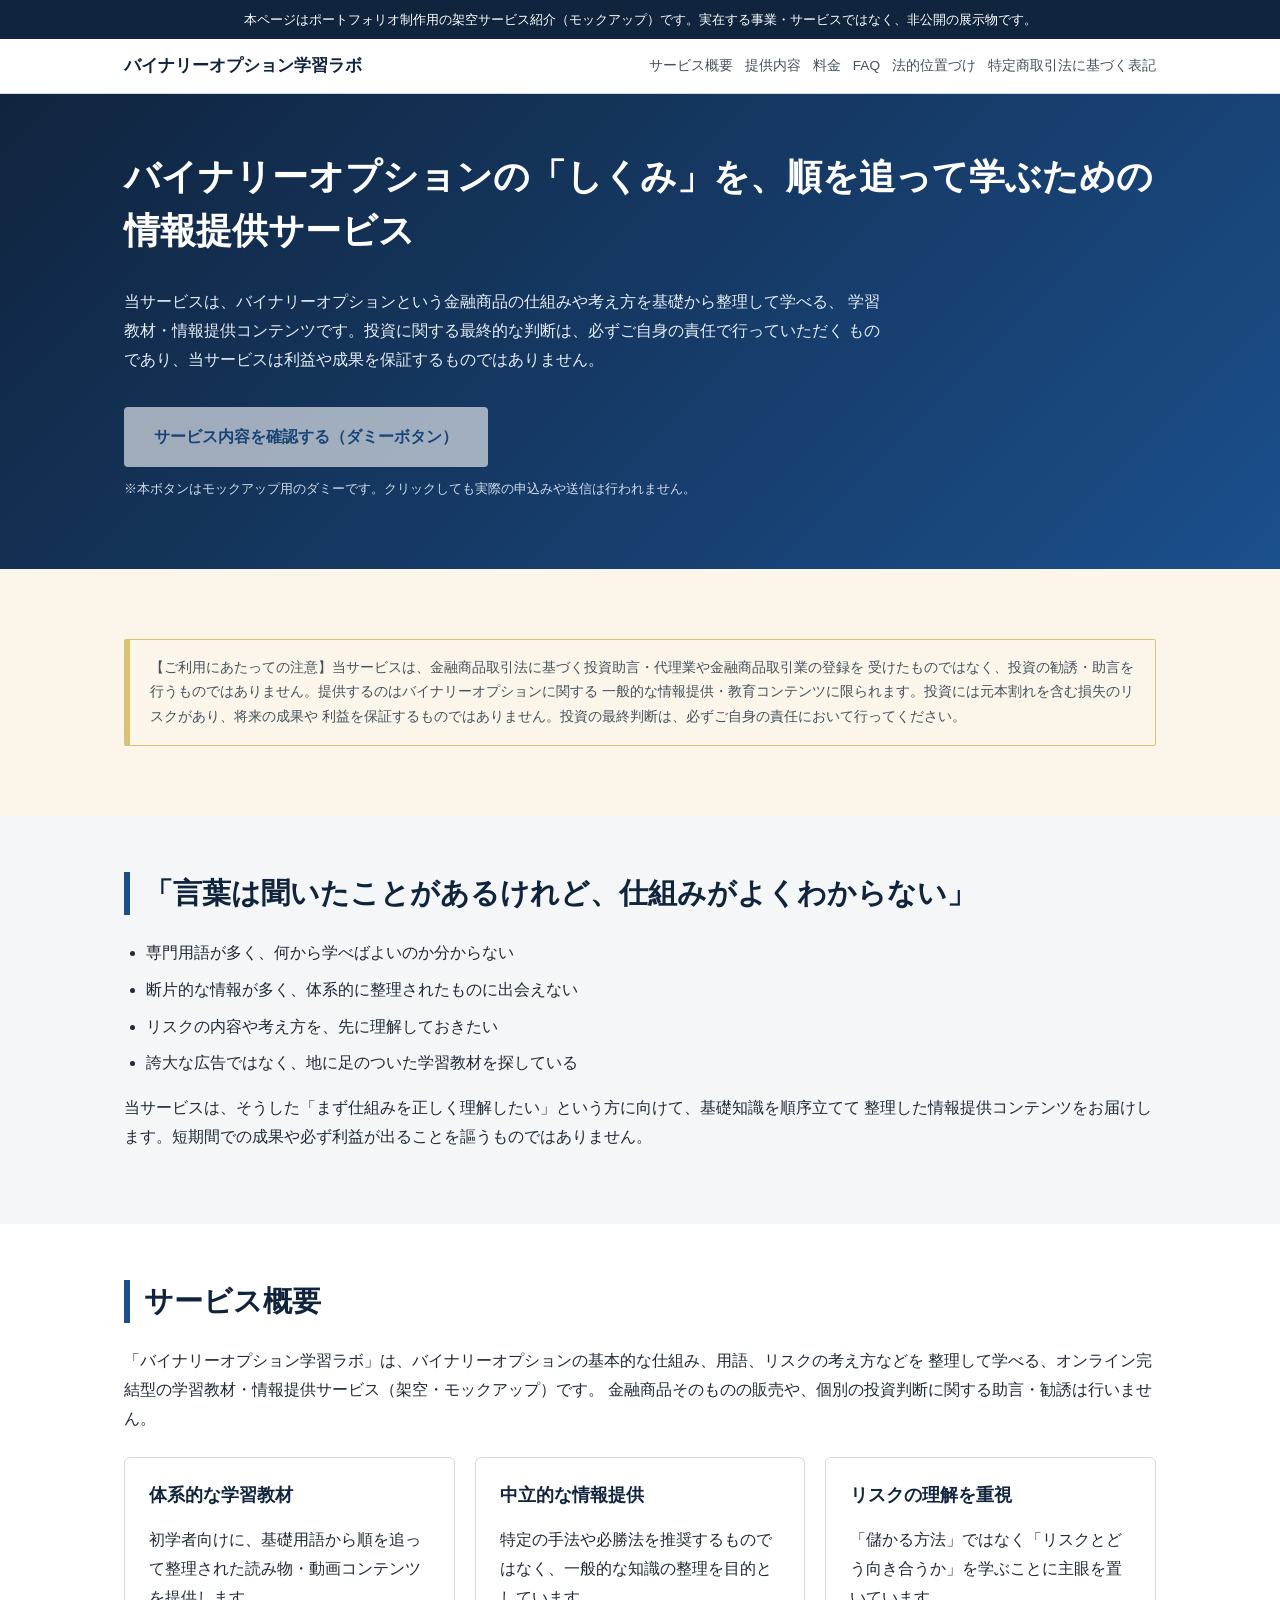
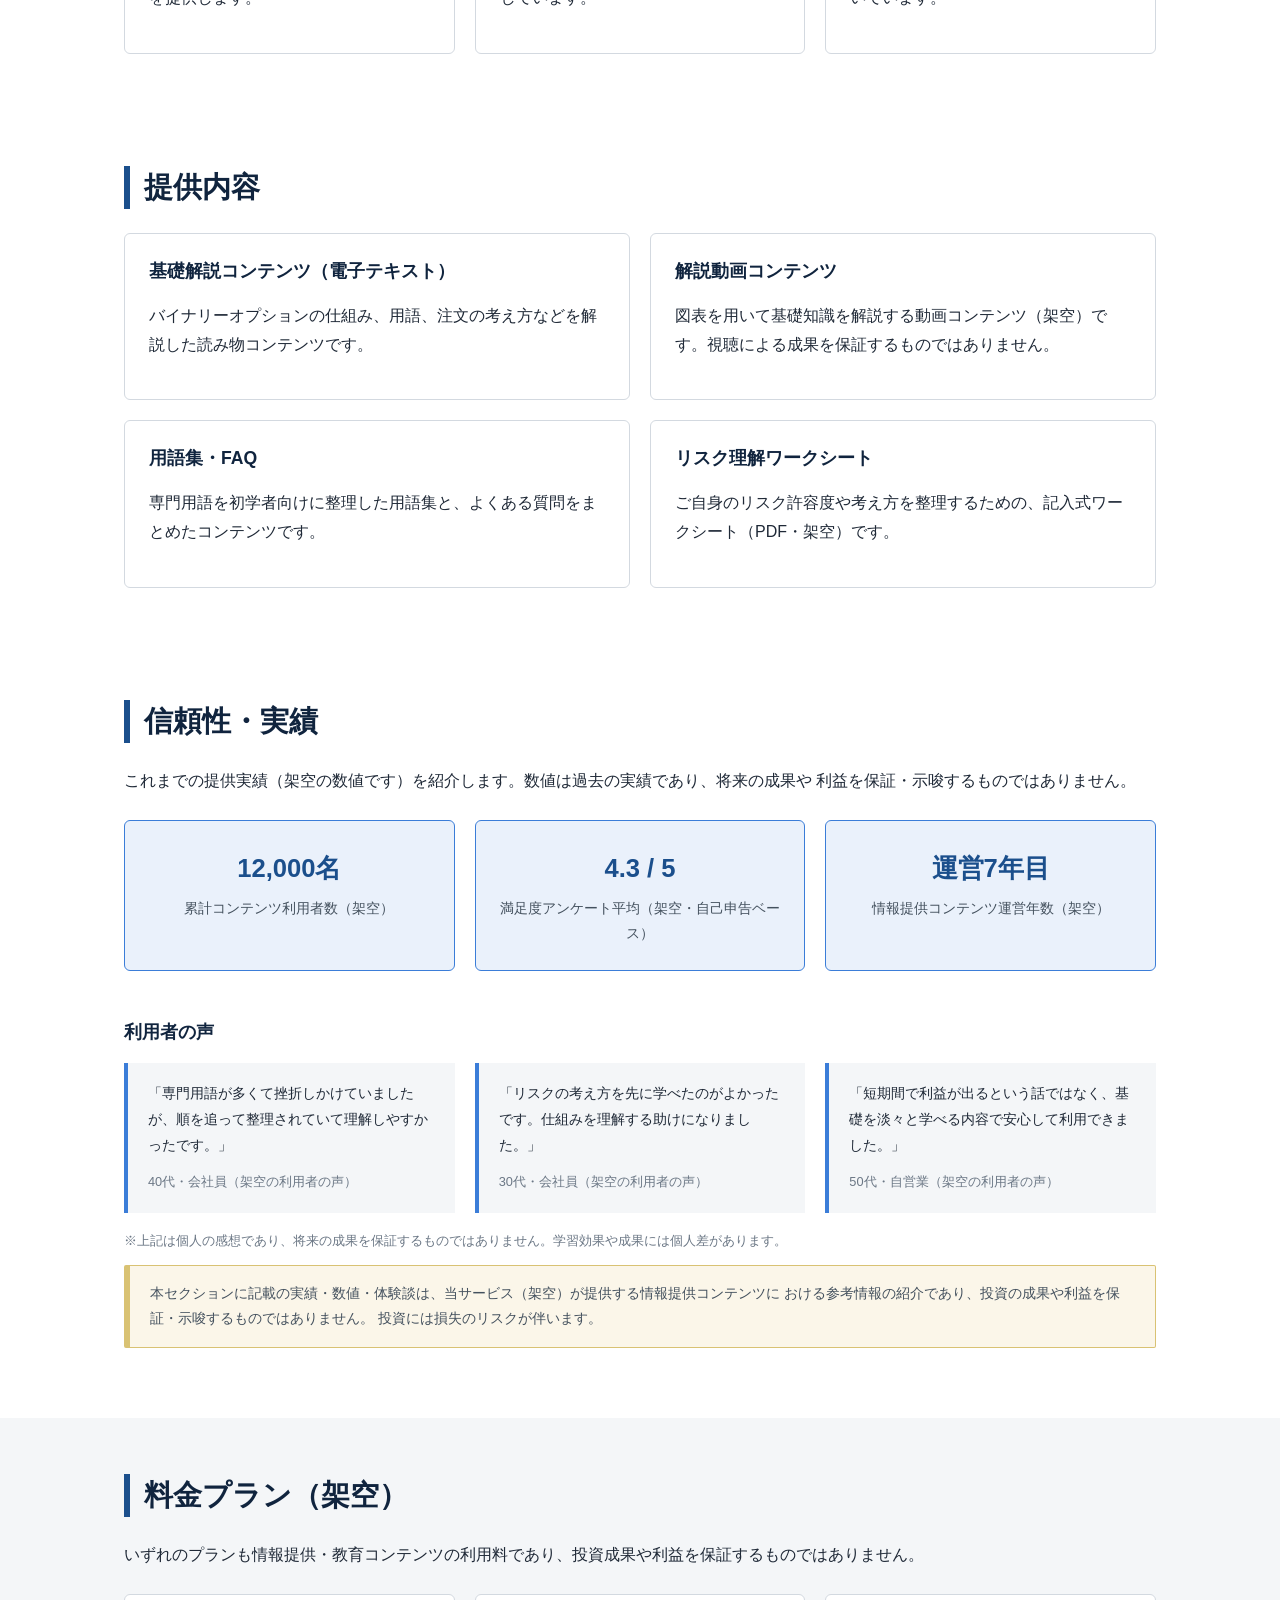
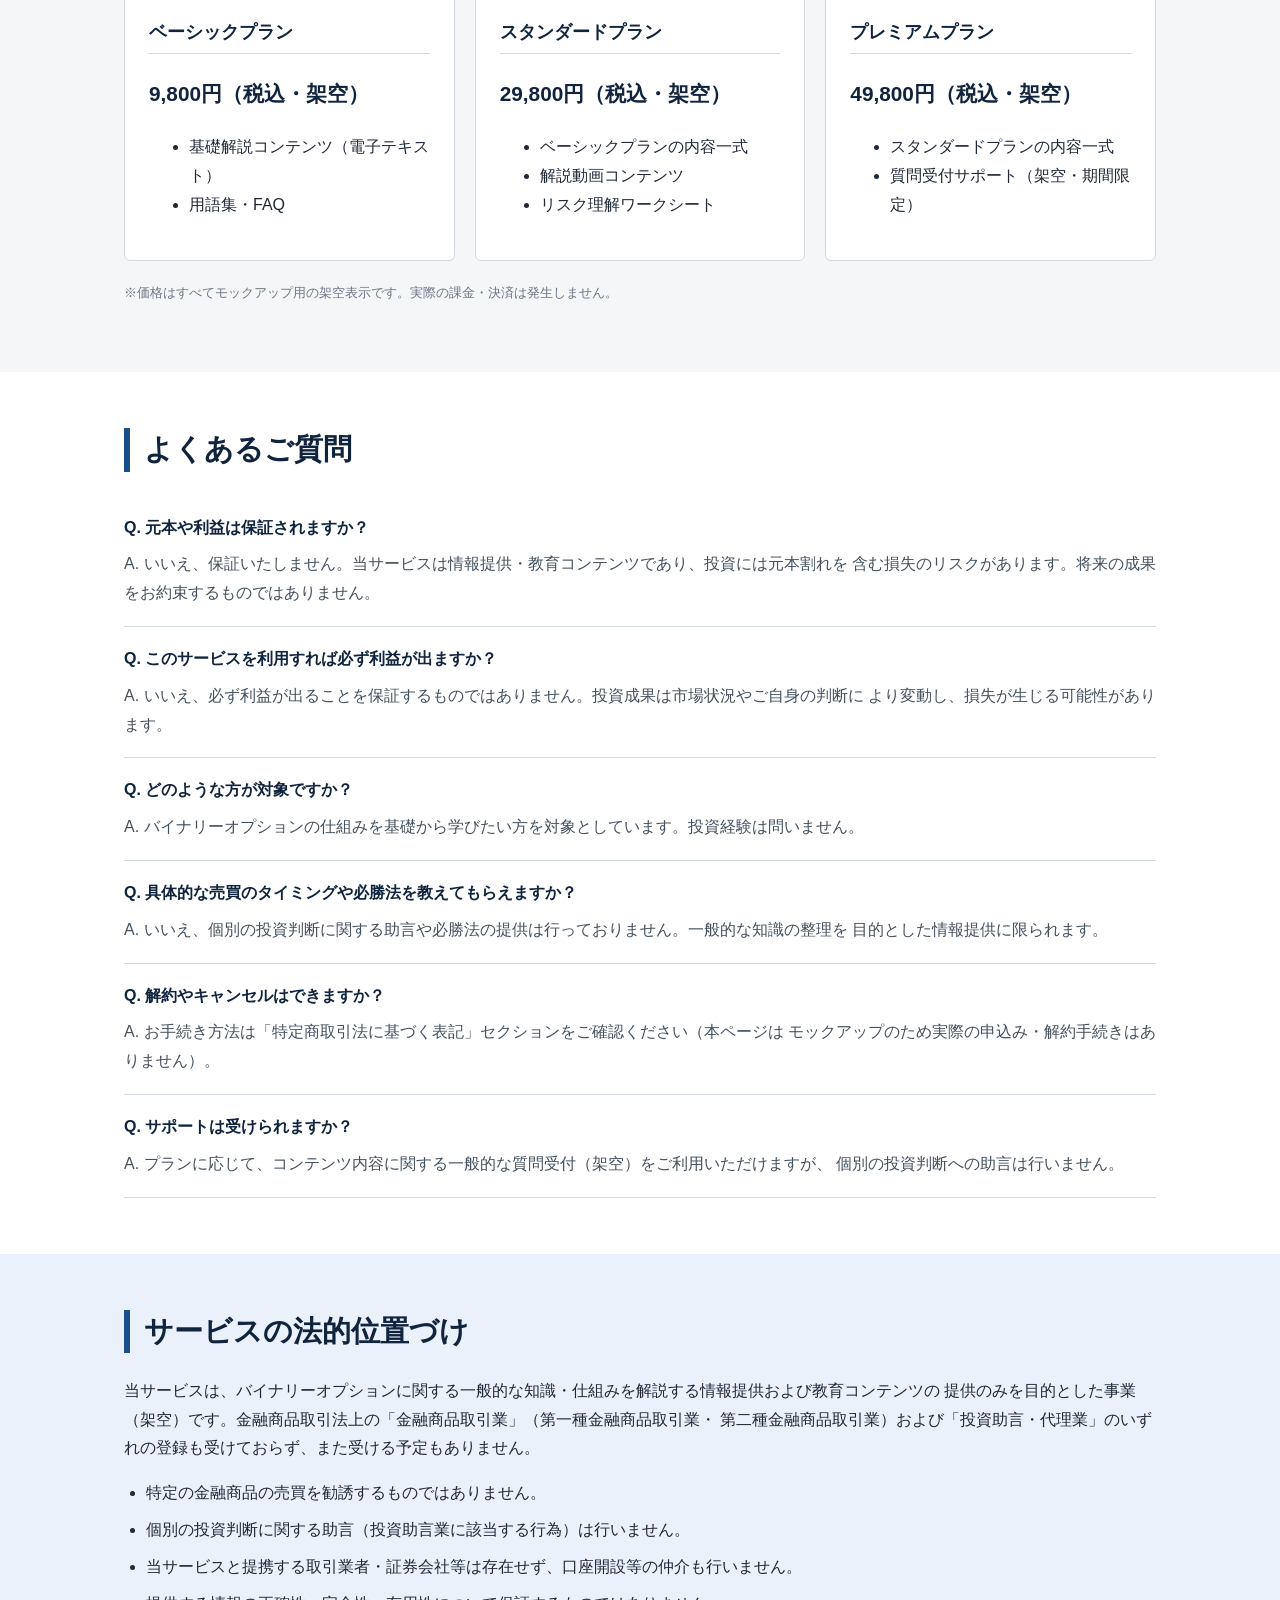
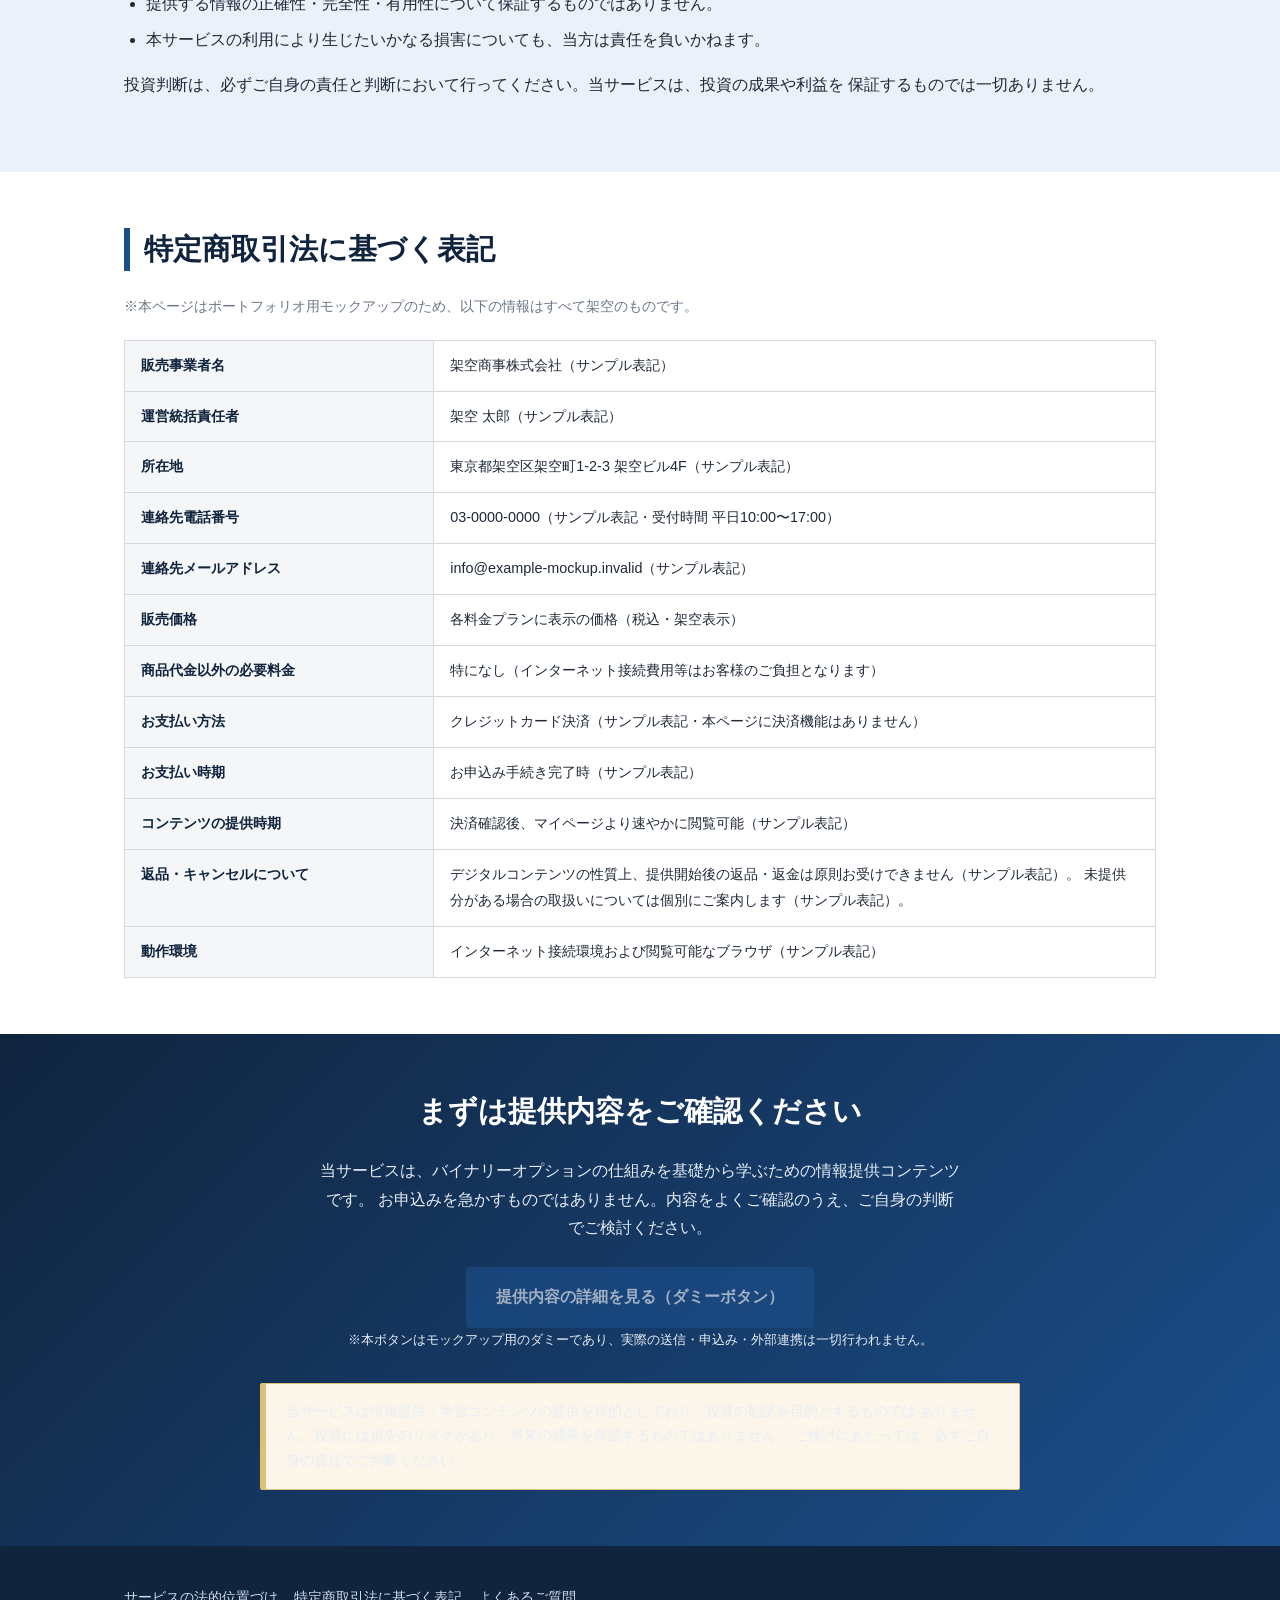
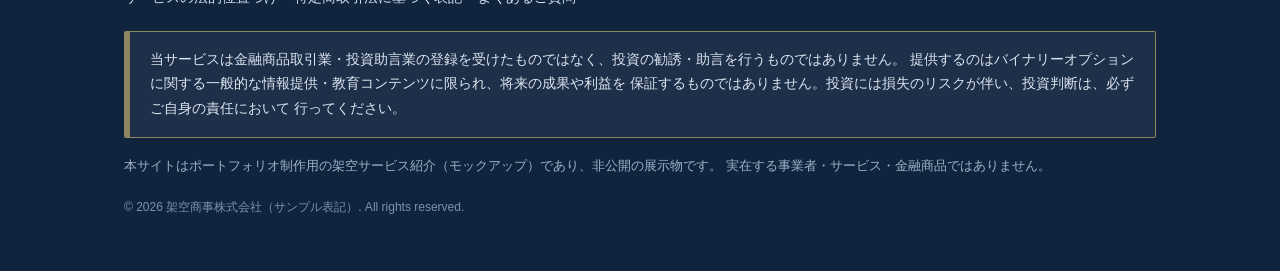
==== output/binary-option-lp/index.html @ ee66043e "バイナリーオプション情報提供LP（ポートフォリオ用モックアップ）を生成 ai-councilで作成した要件定義・設計書をcontext-fileとしてai-dev-council パイプラインに渡し、" ====
<!DOCTYPE html>
<html lang="ja">
<head>
<meta charset="UTF-8">
<meta name="viewport" content="width=device-width, initial-scale=1.0">
<meta name="robots" content="noindex, nofollow">
<title>バイナリーオプション学習ラボ｜投資の『しくみ』を学ぶための情報提供サービス（ポートフォリオ用モックアップ）</title>
<meta name="description" content="バイナリーオプションの基礎知識を体系的に学べる情報提供・教育コンテンツサービスのご紹介ページです。本サイトはポートフォリオ制作用の架空サービス紹介であり、実在する事業・金融商品ではありません。">
<link rel="stylesheet" href="static/css/style.css">
</head>
<body>

<!--
  本サイトは架空の投資教材・情報提供サービスを紹介するポートフォリオ用モックアップです。
  実在する事業者・サービス・金融商品ではありません。実データの送信やフォーム機能は一切持ちません。
-->

<div class="mockup-banner" role="note">
  本ページはポートフォリオ制作用の架空サービス紹介（モックアップ）です。実在する事業・サービスではなく、非公開の展示物です。
</div>

<header class="site-header">
  <div class="inner">
    <p class="brand">バイナリーオプション学習ラボ</p>
    <nav class="site-nav" aria-label="ページ内リンク">
      <a href="#overview">サービス概要</a>
      <a href="#contents">提供内容</a>
      <a href="#pricing">料金</a>
      <a href="#faq">FAQ</a>
      <a href="#legal-position">法的位置づけ</a>
      <a href="#tokushoho">特定商取引法に基づく表記</a>
    </nav>
  </div>
</header>

<main>

<!-- 1. ヒーローセクション -->
<section id="hero" class="section hero">
  <div class="inner">
    <h1>バイナリーオプションの「しくみ」を、順を追って学ぶための情報提供サービス</h1>
    <p class="hero-lead">
      当サービスは、バイナリーオプションという金融商品の仕組みや考え方を基礎から整理して学べる、
      学習教材・情報提供コンテンツです。投資に関する最終的な判断は、必ずご自身の責任で行っていただく
      ものであり、当サービスは利益や成果を保証するものではありません。
    </p>
    <div class="hero-cta">
      <a href="#" class="btn btn-primary btn-disabled" aria-disabled="true" tabindex="-1">
        サービス内容を確認する（ダミーボタン）
      </a>
      <p class="hero-note">※本ボタンはモックアップ用のダミーです。クリックしても実際の申込みや送信は行われません。</p>
    </div>
  </div>
</section>

<!-- 2. 法的注意書き（簡潔版） 分散設置 1/4：FV（ヒーロー）直下 -->
<section id="legal-notice-top" class="section legal-notice-section" aria-label="法的注意書き（簡潔版）">
  <div class="inner">
    <p id="legal-notice-1" class="legal-notice-brief">
      【ご利用にあたっての注意】当サービスは、金融商品取引法に基づく投資助言・代理業や金融商品取引業の登録を
      受けたものではなく、投資の勧誘・助言を行うものではありません。提供するのはバイナリーオプションに関する
      一般的な情報提供・教育コンテンツに限られます。投資には元本割れを含む損失のリスクがあり、将来の成果や
      利益を保証するものではありません。投資の最終判断は、必ずご自身の責任において行ってください。
    </p>
  </div>
</section>

<!-- 3. 課題提起・共感セクション -->
<section id="empathy" class="section empathy">
  <div class="inner">
    <h2>「言葉は聞いたことがあるけれど、仕組みがよくわからない」</h2>
    <ul class="empathy-list">
      <li>専門用語が多く、何から学べばよいのか分からない</li>
      <li>断片的な情報が多く、体系的に整理されたものに出会えない</li>
      <li>リスクの内容や考え方を、先に理解しておきたい</li>
      <li>誇大な広告ではなく、地に足のついた学習教材を探している</li>
    </ul>
    <p class="empathy-lead">
      当サービスは、そうした「まず仕組みを正しく理解したい」という方に向けて、基礎知識を順序立てて
      整理した情報提供コンテンツをお届けします。短期間での成果や必ず利益が出ることを謳うものではありません。
    </p>
  </div>
</section>

<!-- 4. サービス概要セクション -->
<section id="overview" class="section overview">
  <div class="inner">
    <h2>サービス概要</h2>
    <p>
      「バイナリーオプション学習ラボ」は、バイナリーオプションの基本的な仕組み、用語、リスクの考え方などを
      整理して学べる、オンライン完結型の学習教材・情報提供サービス（架空・モックアップ）です。
      金融商品そのものの販売や、個別の投資判断に関する助言・勧誘は行いません。
    </p>
    <div class="overview-grid">
      <div class="overview-card">
        <h3>体系的な学習教材</h3>
        <p>初学者向けに、基礎用語から順を追って整理された読み物・動画コンテンツを提供します。</p>
      </div>
      <div class="overview-card">
        <h3>中立的な情報提供</h3>
        <p>特定の手法や必勝法を推奨するものではなく、一般的な知識の整理を目的としています。</p>
      </div>
      <div class="overview-card">
        <h3>リスクの理解を重視</h3>
        <p>「儲かる方法」ではなく「リスクとどう向き合うか」を学ぶことに主眼を置いています。</p>
      </div>
    </div>
  </div>
</section>

<!-- 5. 提供内容セクション -->
<section id="contents" class="section contents">
  <div class="inner">
    <h2>提供内容</h2>
    <div class="contents-grid">
      <div class="content-card">
        <h3>基礎解説コンテンツ（電子テキスト）</h3>
        <p>バイナリーオプションの仕組み、用語、注文の考え方などを解説した読み物コンテンツです。</p>
      </div>
      <div class="content-card">
        <h3>解説動画コンテンツ</h3>
        <p>図表を用いて基礎知識を解説する動画コンテンツ（架空）です。視聴による成果を保証するものではありません。</p>
      </div>
      <div class="content-card">
        <h3>用語集・FAQ</h3>
        <p>専門用語を初学者向けに整理した用語集と、よくある質問をまとめたコンテンツです。</p>
      </div>
      <div class="content-card">
        <h3>リスク理解ワークシート</h3>
        <p>ご自身のリスク許容度や考え方を整理するための、記入式ワークシート（PDF・架空）です。</p>
      </div>
    </div>
  </div>
</section>

<!-- 6. 信頼性・実績セクション（利用者の声を含む） -->
<section id="results" class="section results">
  <div class="inner">
    <h2>信頼性・実績</h2>
    <p class="results-lead">
      これまでの提供実績（架空の数値です）を紹介します。数値は過去の実績であり、将来の成果や
      利益を保証・示唆するものではありません。
    </p>
    <div class="stats-grid">
      <div class="stat-card">
        <p class="stat-number">12,000名</p>
        <p class="stat-label">累計コンテンツ利用者数（架空）</p>
      </div>
      <div class="stat-card">
        <p class="stat-number">4.3 / 5</p>
        <p class="stat-label">満足度アンケート平均（架空・自己申告ベース）</p>
      </div>
      <div class="stat-card">
        <p class="stat-number">運営7年目</p>
        <p class="stat-label">情報提供コンテンツ運営年数（架空）</p>
      </div>
    </div>

    <h3 class="testimonial-heading">利用者の声</h3>
    <div class="testimonial-grid">
      <blockquote class="testimonial">
        <p>「専門用語が多くて挫折しかけていましたが、順を追って整理されていて理解しやすかったです。」</p>
        <cite>40代・会社員（架空の利用者の声）</cite>
      </blockquote>
      <blockquote class="testimonial">
        <p>「リスクの考え方を先に学べたのがよかったです。仕組みを理解する助けになりました。」</p>
        <cite>30代・会社員（架空の利用者の声）</cite>
      </blockquote>
      <blockquote class="testimonial">
        <p>「短期間で利益が出るという話ではなく、基礎を淡々と学べる内容で安心して利用できました。」</p>
        <cite>50代・自営業（架空の利用者の声）</cite>
      </blockquote>
    </div>
    <p class="testimonial-disclaimer">
      ※上記は個人の感想であり、将来の成果を保証するものではありません。学習効果や成果には個人差があります。
    </p>

    <!-- 法的注意書き（簡潔版） 分散設置 2/4：実績セクション近く -->
    <p id="legal-notice-2" class="legal-notice-brief">
      本セクションに記載の実績・数値・体験談は、当サービス（架空）が提供する情報提供コンテンツに
      おける参考情報の紹介であり、投資の成果や利益を保証・示唆するものではありません。
      投資には損失のリスクが伴います。
    </p>
  </div>
</section>

<!-- 7. 料金セクション -->
<section id="pricing" class="section pricing">
  <div class="inner">
    <h2>料金プラン（架空）</h2>
    <p class="pricing-lead">
      いずれのプランも情報提供・教育コンテンツの利用料であり、投資成果や利益を保証するものではありません。
    </p>
    <div class="pricing-grid">
      <div class="pricing-card">
        <h3>ベーシックプラン</h3>
        <p class="price">9,800円（税込・架空）</p>
        <ul>
          <li>基礎解説コンテンツ（電子テキスト）</li>
          <li>用語集・FAQ</li>
        </ul>
      </div>
      <div class="pricing-card">
        <h3>スタンダードプラン</h3>
        <p class="price">29,800円（税込・架空）</p>
        <ul>
          <li>ベーシックプランの内容一式</li>
          <li>解説動画コンテンツ</li>
          <li>リスク理解ワークシート</li>
        </ul>
      </div>
      <div class="pricing-card">
        <h3>プレミアムプラン</h3>
        <p class="price">49,800円（税込・架空）</p>
        <ul>
          <li>スタンダードプランの内容一式</li>
          <li>質問受付サポート（架空・期間限定）</li>
        </ul>
      </div>
    </div>
    <p class="pricing-note">
      ※価格はすべてモックアップ用の架空表示です。実際の課金・決済は発生しません。
    </p>
  </div>
</section>

<!-- 8. FAQセクション -->
<section id="faq" class="section faq">
  <div class="inner">
    <h2>よくあるご質問</h2>
    <dl class="faq-list">
      <div class="faq-item">
        <dt>Q. 元本や利益は保証されますか？</dt>
        <dd>A. いいえ、保証いたしません。当サービスは情報提供・教育コンテンツであり、投資には元本割れを
          含む損失のリスクがあります。将来の成果をお約束するものではありません。</dd>
      </div>
      <div class="faq-item">
        <dt>Q. このサービスを利用すれば必ず利益が出ますか？</dt>
        <dd>A. いいえ、必ず利益が出ることを保証するものではありません。投資成果は市場状況やご自身の判断に
          より変動し、損失が生じる可能性があります。</dd>
      </div>
      <div class="faq-item">
        <dt>Q. どのような方が対象ですか？</dt>
        <dd>A. バイナリーオプションの仕組みを基礎から学びたい方を対象としています。投資経験は問いません。</dd>
      </div>
      <div class="faq-item">
        <dt>Q. 具体的な売買のタイミングや必勝法を教えてもらえますか？</dt>
        <dd>A. いいえ、個別の投資判断に関する助言や必勝法の提供は行っておりません。一般的な知識の整理を
          目的とした情報提供に限られます。</dd>
      </div>
      <div class="faq-item">
        <dt>Q. 解約やキャンセルはできますか？</dt>
        <dd>A. お手続き方法は「特定商取引法に基づく表記」セクションをご確認ください（本ページは
          モックアップのため実際の申込み・解約手続きはありません）。</dd>
      </div>
      <div class="faq-item">
        <dt>Q. サポートは受けられますか？</dt>
        <dd>A. プランに応じて、コンテンツ内容に関する一般的な質問受付（架空）をご利用いただけますが、
          個別の投資判断への助言は行いません。</dd>
      </div>
    </dl>
  </div>
</section>

<!-- 9. サービスの法的位置づけセクション（独立セクション） -->
<section id="legal-position" class="section legal-position">
  <div class="inner">
    <h2>サービスの法的位置づけ</h2>
    <p>
      当サービスは、バイナリーオプションに関する一般的な知識・仕組みを解説する情報提供および教育コンテンツの
      提供のみを目的とした事業（架空）です。金融商品取引法上の「金融商品取引業」（第一種金融商品取引業・
      第二種金融商品取引業）および「投資助言・代理業」のいずれの登録も受けておらず、また受ける予定もありません。
    </p>
    <ul class="legal-position-list">
      <li>特定の金融商品の売買を勧誘するものではありません。</li>
      <li>個別の投資判断に関する助言（投資助言業に該当する行為）は行いません。</li>
      <li>当サービスと提携する取引業者・証券会社等は存在せず、口座開設等の仲介も行いません。</li>
      <li>提供する情報の正確性・完全性・有用性について保証するものではありません。</li>
      <li>本サービスの利用により生じたいかなる損害についても、当方は責任を負いかねます。</li>
    </ul>
    <p>
      投資判断は、必ずご自身の責任と判断において行ってください。当サービスは、投資の成果や利益を
      保証するものでは一切ありません。
    </p>
  </div>
</section>

<!-- 10. 特定商取引法に基づく表記セクション（独立セクション） -->
<section id="tokushoho" class="section tokushoho">
  <div class="inner">
    <h2>特定商取引法に基づく表記</h2>
    <p class="tokushoho-note">※本ページはポートフォリオ用モックアップのため、以下の情報はすべて架空のものです。</p>
    <table class="tokushoho-table">
      <tbody>
        <tr>
          <th>販売事業者名</th>
          <td>架空商事株式会社（サンプル表記）</td>
        </tr>
        <tr>
          <th>運営統括責任者</th>
          <td>架空 太郎（サンプル表記）</td>
        </tr>
        <tr>
          <th>所在地</th>
          <td>東京都架空区架空町1-2-3 架空ビル4F（サンプル表記）</td>
        </tr>
        <tr>
          <th>連絡先電話番号</th>
          <td>03-0000-0000（サンプル表記・受付時間 平日10:00〜17:00）</td>
        </tr>
        <tr>
          <th>連絡先メールアドレス</th>
          <td>info@example-mockup.invalid（サンプル表記）</td>
        </tr>
        <tr>
          <th>販売価格</th>
          <td>各料金プランに表示の価格（税込・架空表示）</td>
        </tr>
        <tr>
          <th>商品代金以外の必要料金</th>
          <td>特になし（インターネット接続費用等はお客様のご負担となります）</td>
        </tr>
        <tr>
          <th>お支払い方法</th>
          <td>クレジットカード決済（サンプル表記・本ページに決済機能はありません）</td>
        </tr>
        <tr>
          <th>お支払い時期</th>
          <td>お申込み手続き完了時（サンプル表記）</td>
        </tr>
        <tr>
          <th>コンテンツの提供時期</th>
          <td>決済確認後、マイページより速やかに閲覧可能（サンプル表記）</td>
        </tr>
        <tr>
          <th>返品・キャンセルについて</th>
          <td>デジタルコンテンツの性質上、提供開始後の返品・返金は原則お受けできません（サンプル表記）。
            未提供分がある場合の取扱いについては個別にご案内します（サンプル表記）。</td>
        </tr>
        <tr>
          <th>動作環境</th>
          <td>インターネット接続環境および閲覧可能なブラウザ（サンプル表記）</td>
        </tr>
      </tbody>
    </table>
  </div>
</section>

<!-- 11. CTAセクション -->
<section id="cta" class="section cta">
  <div class="inner">
    <h2>まずは提供内容をご確認ください</h2>
    <p>
      当サービスは、バイナリーオプションの仕組みを基礎から学ぶための情報提供コンテンツです。
      お申込みを急かすものではありません。内容をよくご確認のうえ、ご自身の判断でご検討ください。
    </p>
    <a href="#" class="btn btn-primary btn-disabled" aria-disabled="true" tabindex="-1">
      提供内容の詳細を見る（ダミーボタン）
    </a>
    <p class="cta-note">※本ボタンはモックアップ用のダミーであり、実際の送信・申込み・外部連携は一切行われません。</p>

    <!-- 法的注意書き（簡潔版） 分散設置 3/4：CTA近傍 -->
    <p id="legal-notice-3" class="legal-notice-brief">
      当サービスは情報提供・学習コンテンツの提供を目的としており、投資の勧誘を目的とするものでは
      ありません。投資には損失のリスクがあり、将来の成果を保証するものではありません。
      ご検討にあたっては、必ずご自身の責任でご判断ください。
    </p>
  </div>
</section>

</main>

<!-- 12. フッター -->
<footer id="footer" class="site-footer">
  <div class="inner">
    <nav class="footer-nav" aria-label="フッターリンク">
      <a href="#legal-position">サービスの法的位置づけ</a>
      <a href="#tokushoho">特定商取引法に基づく表記</a>
      <a href="#faq">よくあるご質問</a>
    </nav>

    <!-- 法的注意書き（簡潔版） 分散設置 4/4：フッター -->
    <p id="legal-notice-4" class="legal-notice-brief">
      当サービスは金融商品取引業・投資助言業の登録を受けたものではなく、投資の勧誘・助言を行うものではありません。
      提供するのはバイナリーオプションに関する一般的な情報提供・教育コンテンツに限られ、将来の成果や利益を
      保証するものではありません。投資には損失のリスクが伴い、投資判断は、必ずご自身の責任において
      行ってください。
    </p>

    <p class="footer-mockup-note">
      本サイトはポートフォリオ制作用の架空サービス紹介（モックアップ）であり、非公開の展示物です。
      実在する事業者・サービス・金融商品ではありません。
    </p>

    <p class="copyright">&copy; 2026 架空商事株式会社（サンプル表記）. All rights reserved.</p>
  </div>
</footer>

</body>
</html>
---- output/binary-option-lp/static/css/style.css ----
/* ==========================================================================
   バイナリーオプション学習ラボ（ポートフォリオ用モックアップLP）
   配色：紺・青・グレー系、清潔感重視。装飾は最小限。
   ========================================================================== */

:root {
  --color-navy: #10243e;
  --color-blue: #1b4f8c;
  --color-blue-light: #3b7dd8;
  --color-blue-pale: #eaf1fb;
  --color-gray-900: #1f2937;
  --color-gray-700: #44515e;
  --color-gray-500: #6b7785;
  --color-gray-300: #d3d9e0;
  --color-gray-100: #f4f6f8;
  --color-white: #ffffff;
  --color-caution-bg: #fbf6e9;
  --color-caution-border: #d9c273;
  --font-base: "Hiragino Kaku Gothic ProN", "Hiragino Sans", "Yu Gothic",
    "Segoe UI", Meiryo, sans-serif;
  --max-width: 1080px;
}

* {
  box-sizing: border-box;
}

html {
  scroll-behavior: smooth;
}

body {
  margin: 0;
  padding: 0;
  font-family: var(--font-base);
  color: var(--color-gray-900);
  background-color: var(--color-white);
  line-height: 1.8;
  font-size: 16px;
  -webkit-text-size-adjust: 100%;
  overflow-x: hidden;
}

img {
  max-width: 100%;
  display: block;
}

a {
  color: var(--color-blue);
}

.inner {
  max-width: var(--max-width);
  margin: 0 auto;
  padding: 0 24px;
}

h1, h2, h3 {
  color: var(--color-navy);
  line-height: 1.5;
  margin-top: 0;
}

h1 {
  font-size: clamp(1.5rem, 4vw, 2.25rem);
}

h2 {
  font-size: clamp(1.3rem, 3vw, 1.8rem);
  border-left: 6px solid var(--color-blue);
  padding-left: 14px;
  margin-bottom: 24px;
}

h3 {
  font-size: 1.1rem;
}

section.section {
  padding: 56px 0;
}

/* ---------- モックアップ告知バナー ---------- */
.mockup-banner {
  background-color: var(--color-navy);
  color: var(--color-white);
  text-align: center;
  font-size: 0.8rem;
  padding: 8px 16px;
}

/* ---------- ヘッダー ---------- */
.site-header {
  background-color: var(--color-white);
  border-bottom: 1px solid var(--color-gray-300);
  position: sticky;
  top: 0;
  z-index: 10;
}

.site-header .inner {
  display: flex;
  flex-wrap: wrap;
  align-items: center;
  justify-content: space-between;
  padding-top: 12px;
  padding-bottom: 12px;
  gap: 8px;
}

.brand {
  font-weight: bold;
  color: var(--color-navy);
  margin: 0;
  font-size: 1.05rem;
}

.site-nav {
  display: flex;
  flex-wrap: wrap;
  gap: 12px;
}

.site-nav a,
.footer-nav a {
  color: var(--color-gray-700);
  text-decoration: none;
  font-size: 0.85rem;
}

.site-nav a:hover,
.footer-nav a:hover {
  color: var(--color-blue);
  text-decoration: underline;
}

/* ---------- ヒーロー ---------- */
.hero {
  background: linear-gradient(135deg, var(--color-navy), var(--color-blue));
  color: var(--color-white);
  padding: 72px 0;
}

.hero h1 {
  color: var(--color-white);
}

.hero-lead {
  max-width: 760px;
  font-size: 1rem;
  color: #e6edf6;
}

.hero-cta {
  margin-top: 32px;
}

.hero-note {
  font-size: 0.8rem;
  color: #cfdcee;
  margin-top: 10px;
}

/* ---------- ボタン（ダミー・非活性） ---------- */
.btn {
  display: inline-block;
  padding: 14px 28px;
  border-radius: 4px;
  text-decoration: none;
  font-weight: bold;
  font-size: 1rem;
}

.btn-primary {
  background-color: var(--color-white);
  color: var(--color-blue);
  border: 2px solid var(--color-white);
}

.btn-disabled {
  opacity: 0.6;
  cursor: not-allowed;
  pointer-events: none;
}

.cta .btn-primary {
  background-color: var(--color-blue);
  color: var(--color-white);
  border: 2px solid var(--color-blue);
}

/* ---------- 法的注意書き（簡潔版） ---------- */
.legal-notice-section {
  background-color: var(--color-caution-bg);
  padding: 32px 0;
}

.legal-notice-brief {
  background-color: var(--color-caution-bg);
  border: 1px solid var(--color-caution-border);
  border-left: 6px solid var(--color-caution-border);
  padding: 16px 20px;
  font-size: 0.85rem;
  color: var(--color-gray-700);
  border-radius: 2px;
}

/* ---------- 課題提起・共感 ---------- */
.empathy {
  background-color: var(--color-gray-100);
}

.empathy-list {
  padding-left: 1.4em;
}

.empathy-list li {
  margin-bottom: 8px;
}

/* ---------- カード共通グリッド ---------- */
.overview-grid,
.contents-grid,
.stats-grid,
.pricing-grid {
  display: grid;
  grid-template-columns: repeat(3, 1fr);
  gap: 20px;
  margin-top: 24px;
}

.contents-grid {
  grid-template-columns: repeat(2, 1fr);
}

.overview-card,
.content-card,
.stat-card,
.pricing-card {
  background-color: var(--color-white);
  border: 1px solid var(--color-gray-300);
  border-radius: 6px;
  padding: 24px;
}

.stat-card {
  text-align: center;
  background-color: var(--color-blue-pale);
  border-color: var(--color-blue-light);
}

.stat-number {
  font-size: 1.6rem;
  font-weight: bold;
  color: var(--color-blue);
  margin: 0 0 6px;
}

.stat-label {
  font-size: 0.85rem;
  color: var(--color-gray-700);
  margin: 0;
}

/* ---------- 信頼性・実績 / 利用者の声 ---------- */
.results {
  background-color: var(--color-white);
}

.testimonial-heading {
  margin-top: 48px;
}

.testimonial-grid {
  display: grid;
  grid-template-columns: repeat(3, 1fr);
  gap: 20px;
  margin-top: 16px;
}

.testimonial {
  background-color: var(--color-gray-100);
  border-left: 4px solid var(--color-blue-light);
  margin: 0;
  padding: 18px 20px;
  font-size: 0.9rem;
}

.testimonial p {
  margin: 0 0 10px;
}

.testimonial cite {
  font-size: 0.8rem;
  color: var(--color-gray-500);
  font-style: normal;
}

.testimonial-disclaimer {
  font-size: 0.8rem;
  color: var(--color-gray-500);
  margin-top: 16px;
}

/* ---------- 料金 ---------- */
.pricing {
  background-color: var(--color-gray-100);
}

.pricing-card h3 {
  border-bottom: 1px solid var(--color-gray-300);
  padding-bottom: 8px;
}

.price {
  font-size: 1.3rem;
  font-weight: bold;
  color: var(--color-navy);
}

.pricing-note {
  font-size: 0.8rem;
  color: var(--color-gray-500);
  margin-top: 20px;
}

/* ---------- FAQ ---------- */
.faq-list {
  margin: 0;
}

.faq-item {
  border-bottom: 1px solid var(--color-gray-300);
  padding: 18px 0;
}

.faq-item dt {
  font-weight: bold;
  color: var(--color-navy);
  margin-bottom: 8px;
}

.faq-item dd {
  margin: 0;
  color: var(--color-gray-700);
}

/* ---------- 法的位置づけ ---------- */
.legal-position {
  background-color: var(--color-blue-pale);
}

.legal-position-list {
  padding-left: 1.4em;
}

.legal-position-list li {
  margin-bottom: 8px;
}

/* ---------- 特定商取引法に基づく表記 ---------- */
.tokushoho-note {
  font-size: 0.85rem;
  color: var(--color-gray-500);
  margin-bottom: 20px;
}

.tokushoho-table {
  width: 100%;
  border-collapse: collapse;
  font-size: 0.9rem;
}

.tokushoho-table th,
.tokushoho-table td {
  border: 1px solid var(--color-gray-300);
  padding: 12px 16px;
  text-align: left;
  vertical-align: top;
}

.tokushoho-table th {
  background-color: var(--color-gray-100);
  width: 30%;
  color: var(--color-navy);
  white-space: nowrap;
}

/* ---------- CTA ---------- */
.cta {
  background: linear-gradient(135deg, var(--color-navy), var(--color-blue));
  color: var(--color-white);
  text-align: center;
}

.cta h2 {
  color: var(--color-white);
  border-left: none;
  padding-left: 0;
}

.cta p {
  max-width: 640px;
  margin: 0 auto 24px;
  color: #e6edf6;
}

.cta-note {
  font-size: 0.8rem;
  color: #cfdcee;
  margin-top: 16px;
}

.cta .legal-notice-brief {
  text-align: left;
  max-width: 760px;
  margin: 32px auto 0;
}

/* ---------- フッター ---------- */
.site-footer {
  background-color: var(--color-navy);
  color: #cfdcee;
  padding: 40px 0;
}

.footer-nav {
  display: flex;
  flex-wrap: wrap;
  gap: 16px;
  margin-bottom: 20px;
}

.footer-nav a {
  color: #cfdcee;
}

.site-footer .legal-notice-brief {
  background-color: rgba(255, 255, 255, 0.06);
  border-color: rgba(217, 194, 115, 0.6);
  color: #dbe4f0;
}

.footer-mockup-note {
  font-size: 0.8rem;
  margin-top: 16px;
  color: #9fb1c9;
}

.copyright {
  font-size: 0.75rem;
  color: #7e91ab;
  margin-top: 20px;
}

/* ==========================================================================
   レスポンシブ対応（スマホ／タブレット）
   ========================================================================== */
@media (max-width: 900px) {
  .overview-grid,
  .contents-grid,
  .stats-grid,
  .pricing-grid,
  .testimonial-grid {
    grid-template-columns: repeat(2, 1fr);
  }
}

@media (max-width: 600px) {
  .inner {
    padding: 0 16px;
  }

  section.section {
    padding: 40px 0;
  }

  .site-header .inner {
    flex-direction: column;
    align-items: flex-start;
  }

  .site-nav {
    gap: 10px;
    font-size: 0.8rem;
  }

  .overview-grid,
  .contents-grid,
  .stats-grid,
  .pricing-grid,
  .testimonial-grid {
    grid-template-columns: 1fr;
  }

  .tokushoho-table,
  .tokushoho-table tbody,
  .tokushoho-table tr,
  .tokushoho-table th,
  .tokushoho-table td {
    display: block;
    width: 100%;
  }

  .tokushoho-table th {
    border-bottom: none;
  }

  .tokushoho-table td {
    border-top: none;
    margin-bottom: 8px;
  }

  .btn {
    width: 100%;
    text-align: center;
  }
}
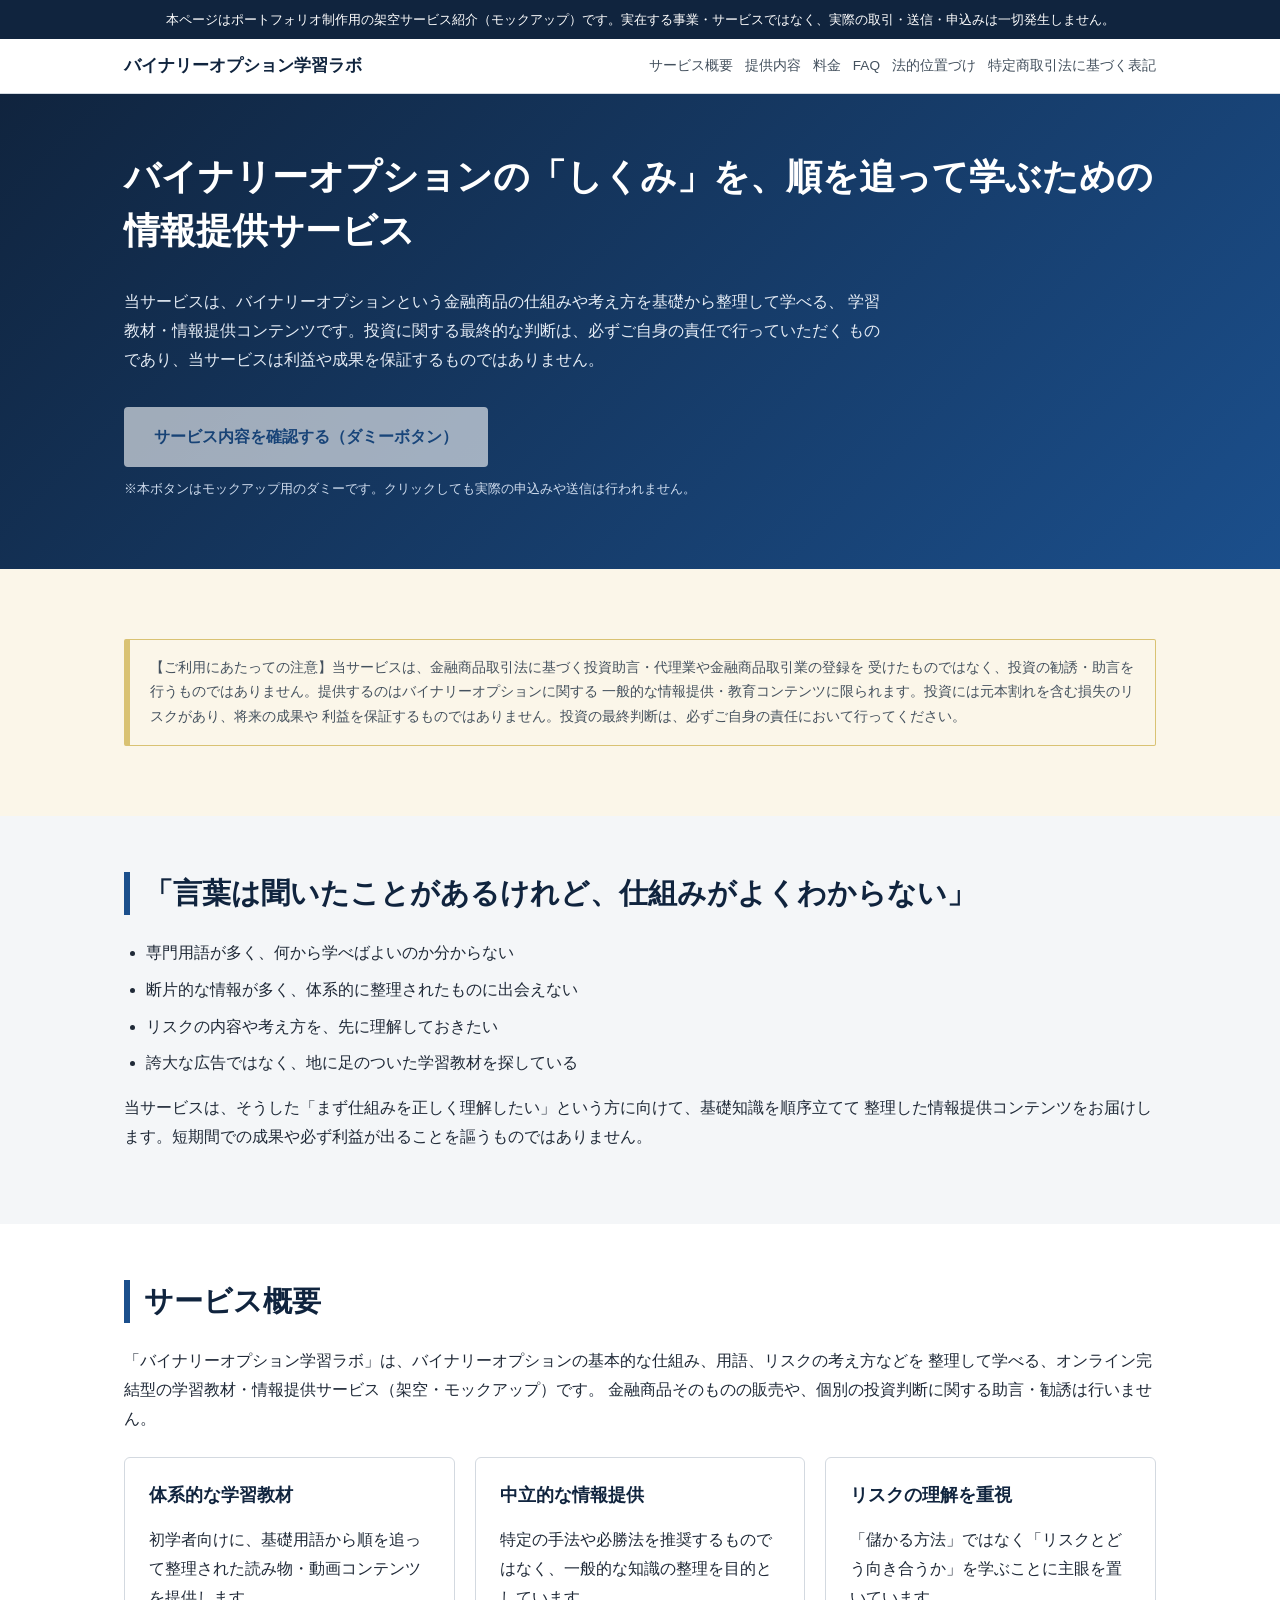
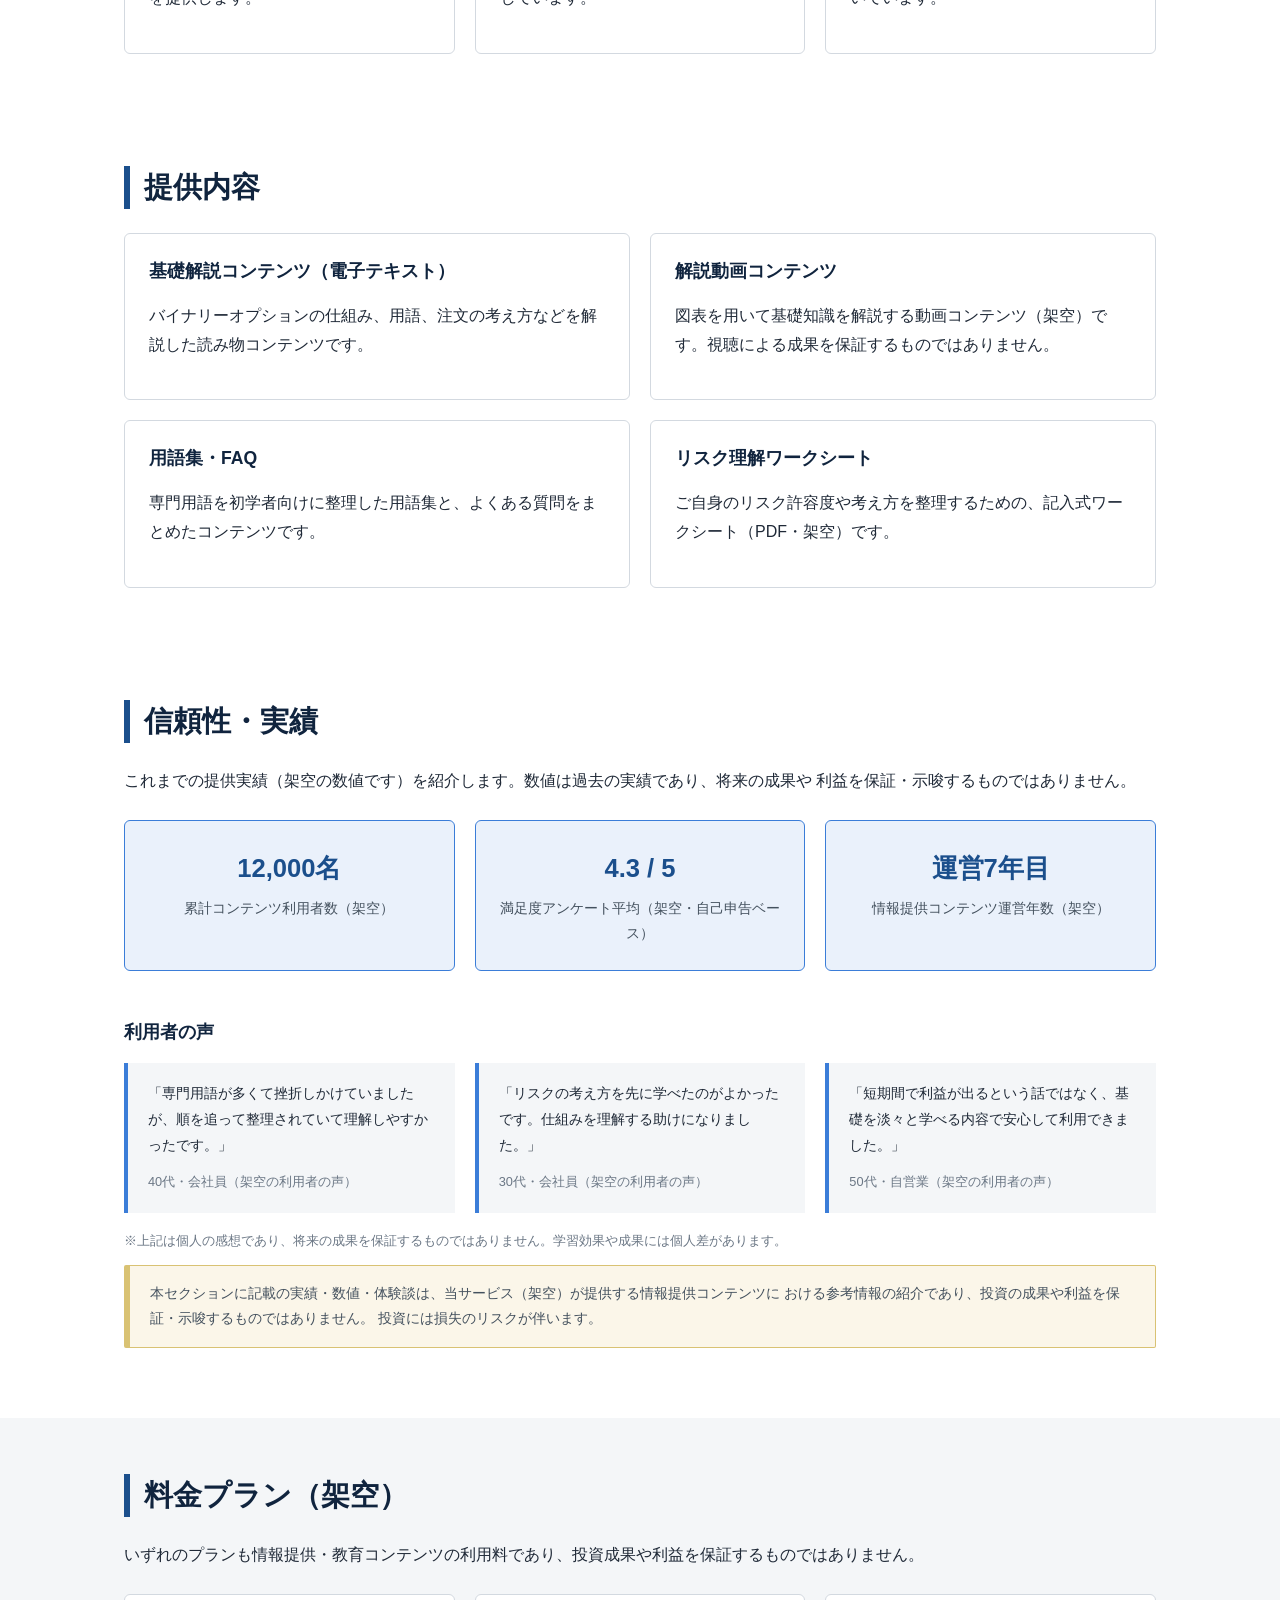
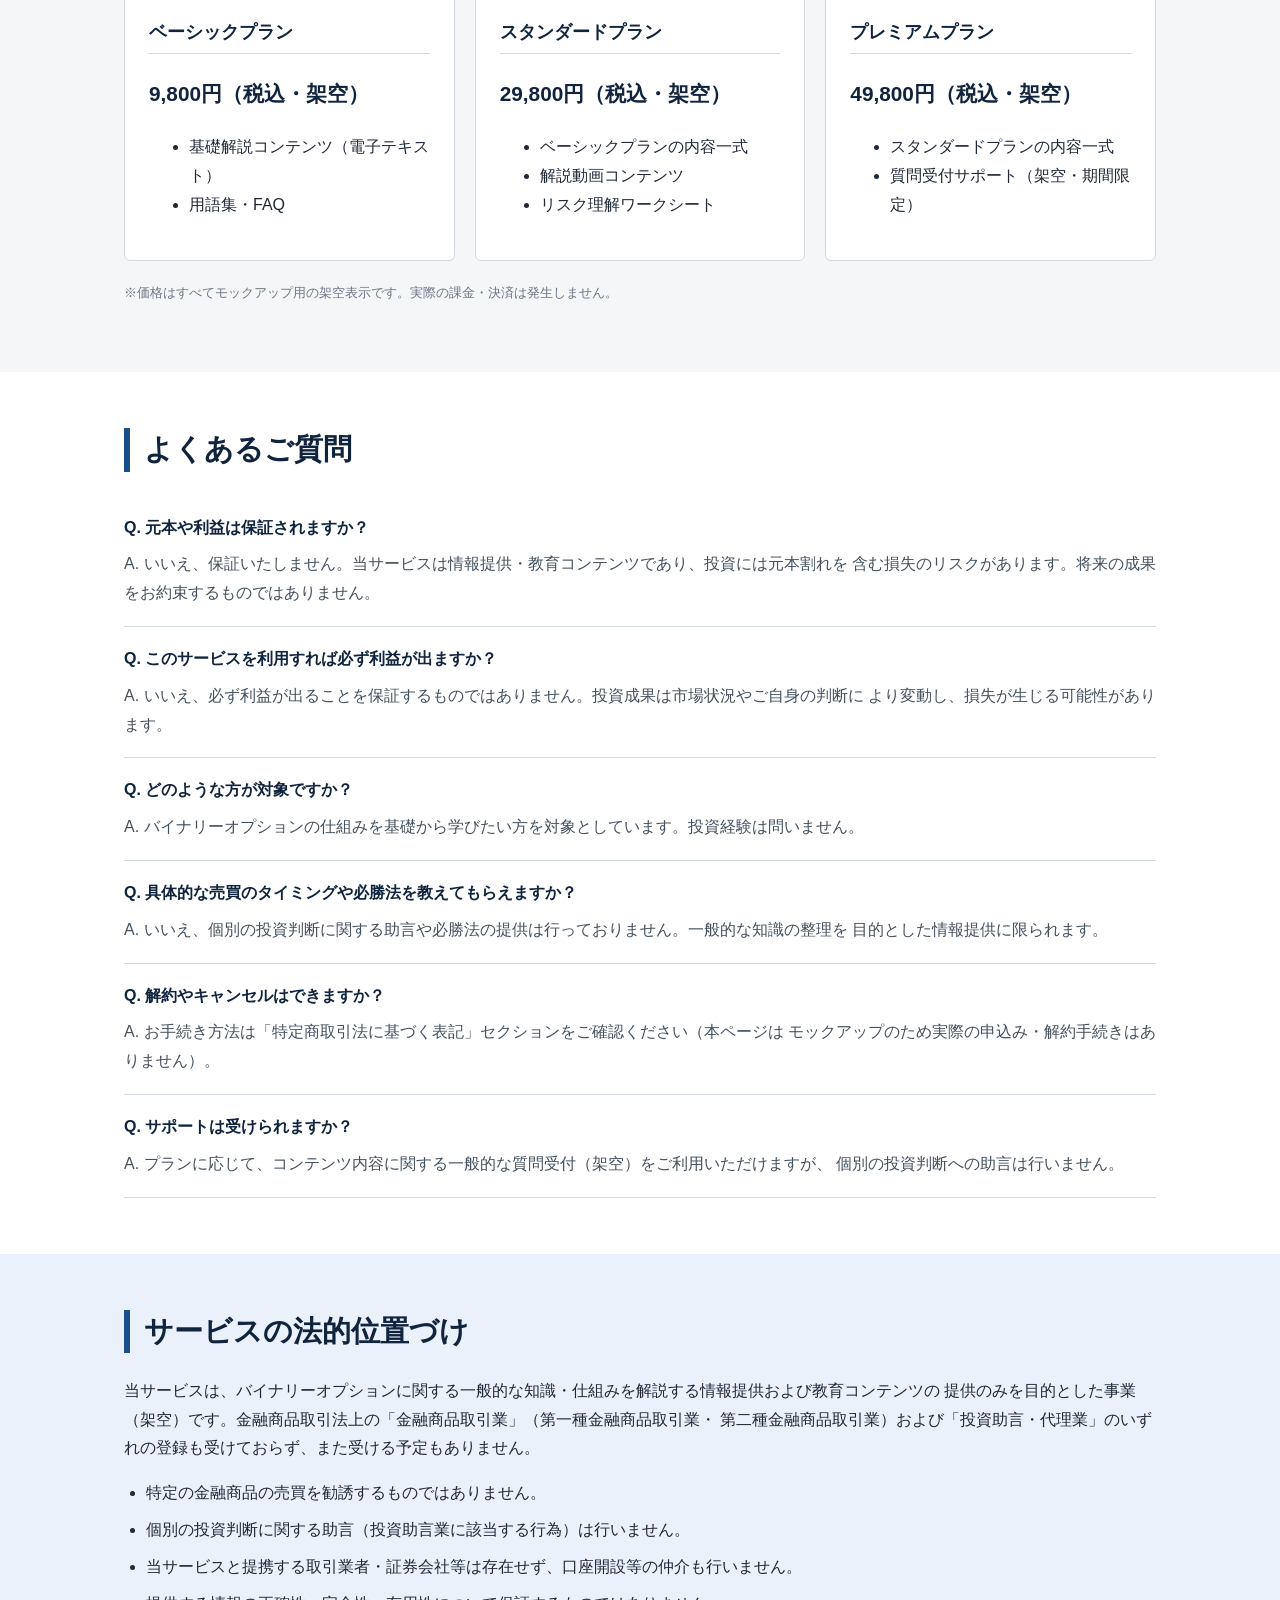
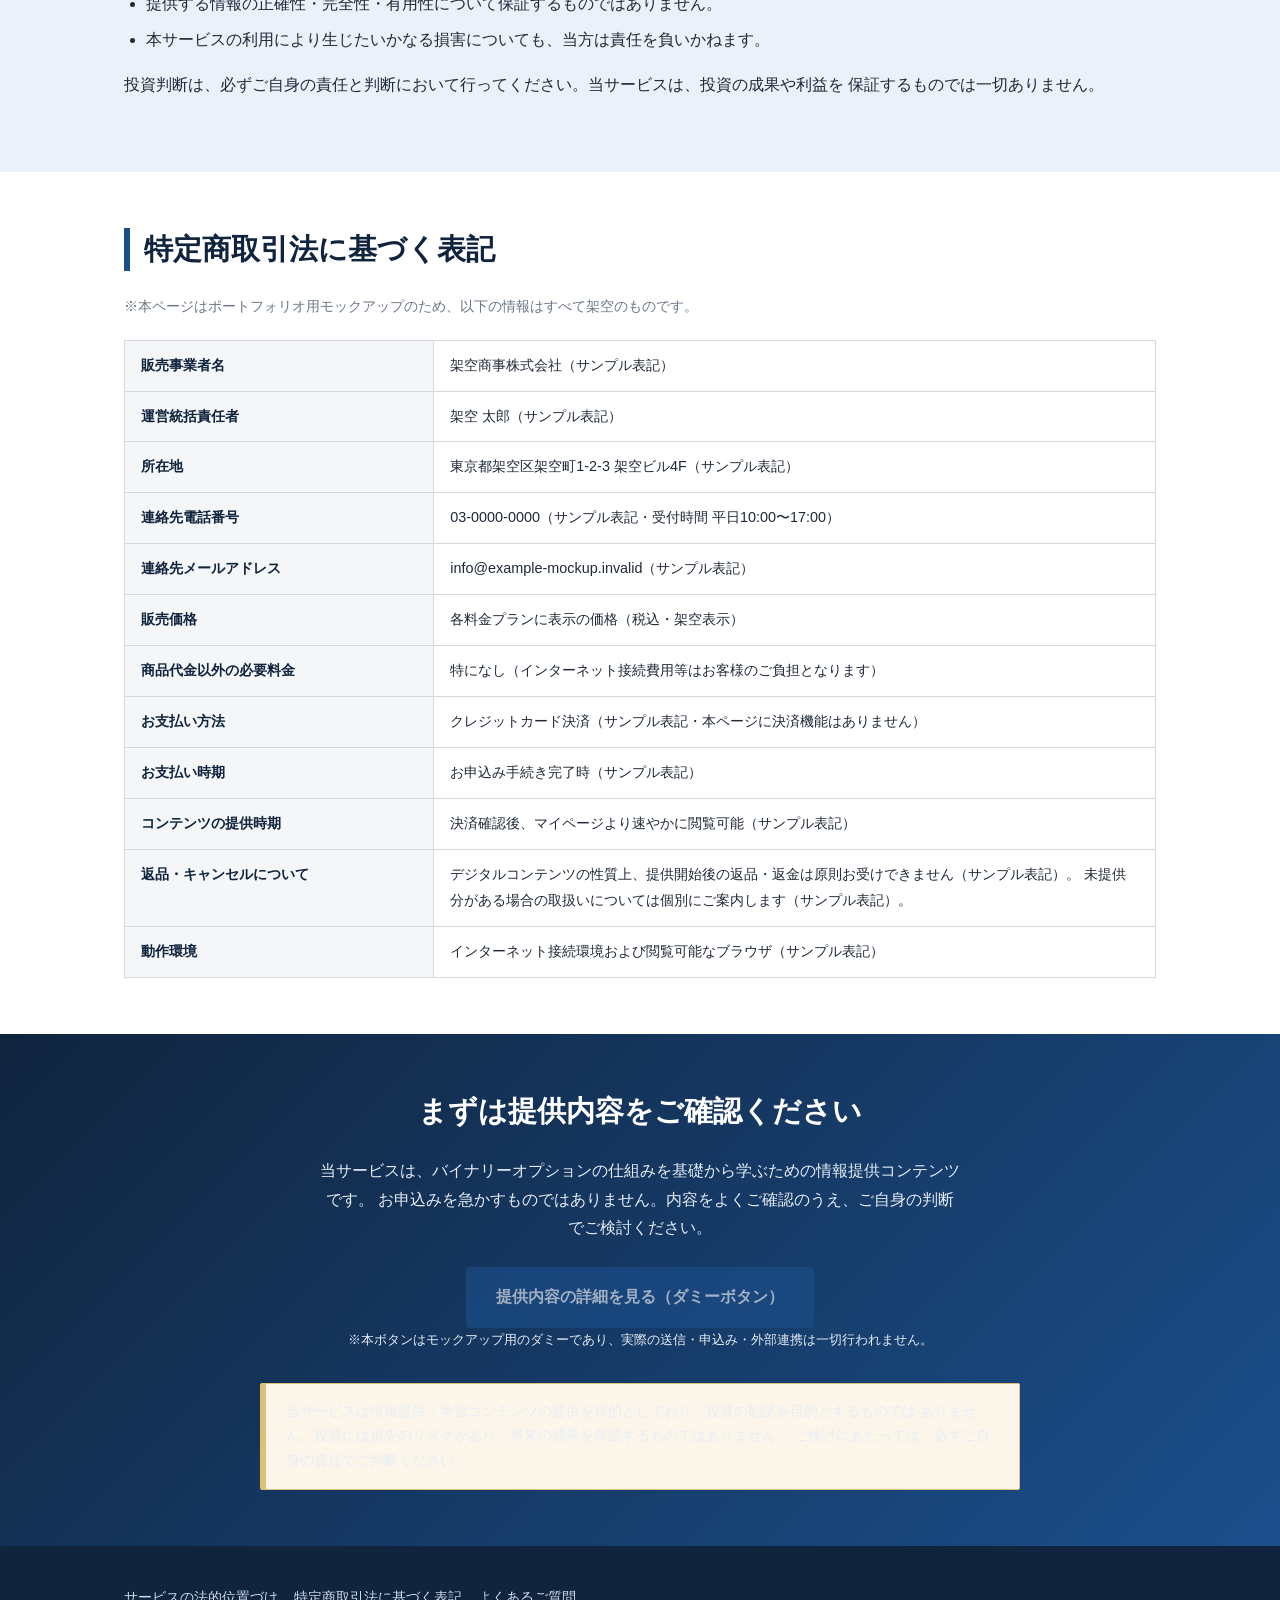
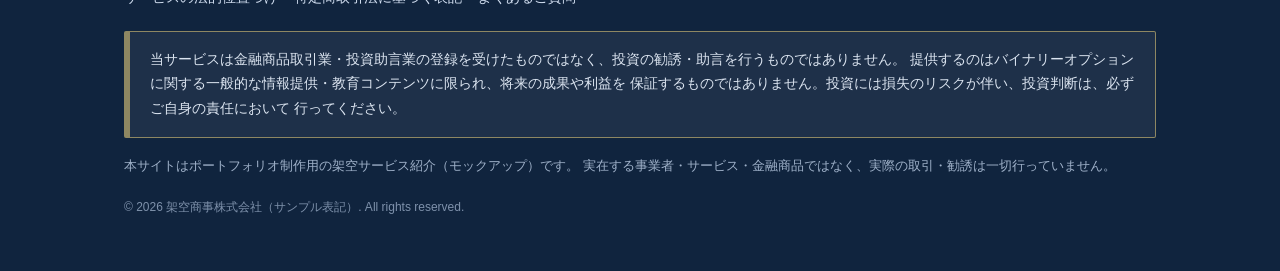
==== commit c55f60ee: "公開URLでの表示を想定し、LP内の「非公開の展示物」表記を修正 このLPを別リポジトリ経由でGitHub Pages公開するため、実際には 非公開ではなくなる状態と矛盾する文言を、事実に即した表現へ" ====
--- a/output/binary-option-lp/index.html
+++ b/output/binary-option-lp/index.html
@@ -16,7 +16,7 @@
 -->
 
 <div class="mockup-banner" role="note">
-  本ページはポートフォリオ制作用の架空サービス紹介（モックアップ）です。実在する事業・サービスではなく、非公開の展示物です。
+  本ページはポートフォリオ制作用の架空サービス紹介（モックアップ）です。実在する事業・サービスではなく、実際の取引・送信・申込みは一切発生しません。
 </div>
 
 <header class="site-header">
@@ -388,8 +388,8 @@
     </p>
 
     <p class="footer-mockup-note">
-      本サイトはポートフォリオ制作用の架空サービス紹介（モックアップ）であり、非公開の展示物です。
-      実在する事業者・サービス・金融商品ではありません。
+      本サイトはポートフォリオ制作用の架空サービス紹介（モックアップ）です。
+      実在する事業者・サービス・金融商品ではなく、実際の取引・勧誘は一切行っていません。
     </p>
 
     <p class="copyright">&copy; 2026 架空商事株式会社（サンプル表記）. All rights reserved.</p>
